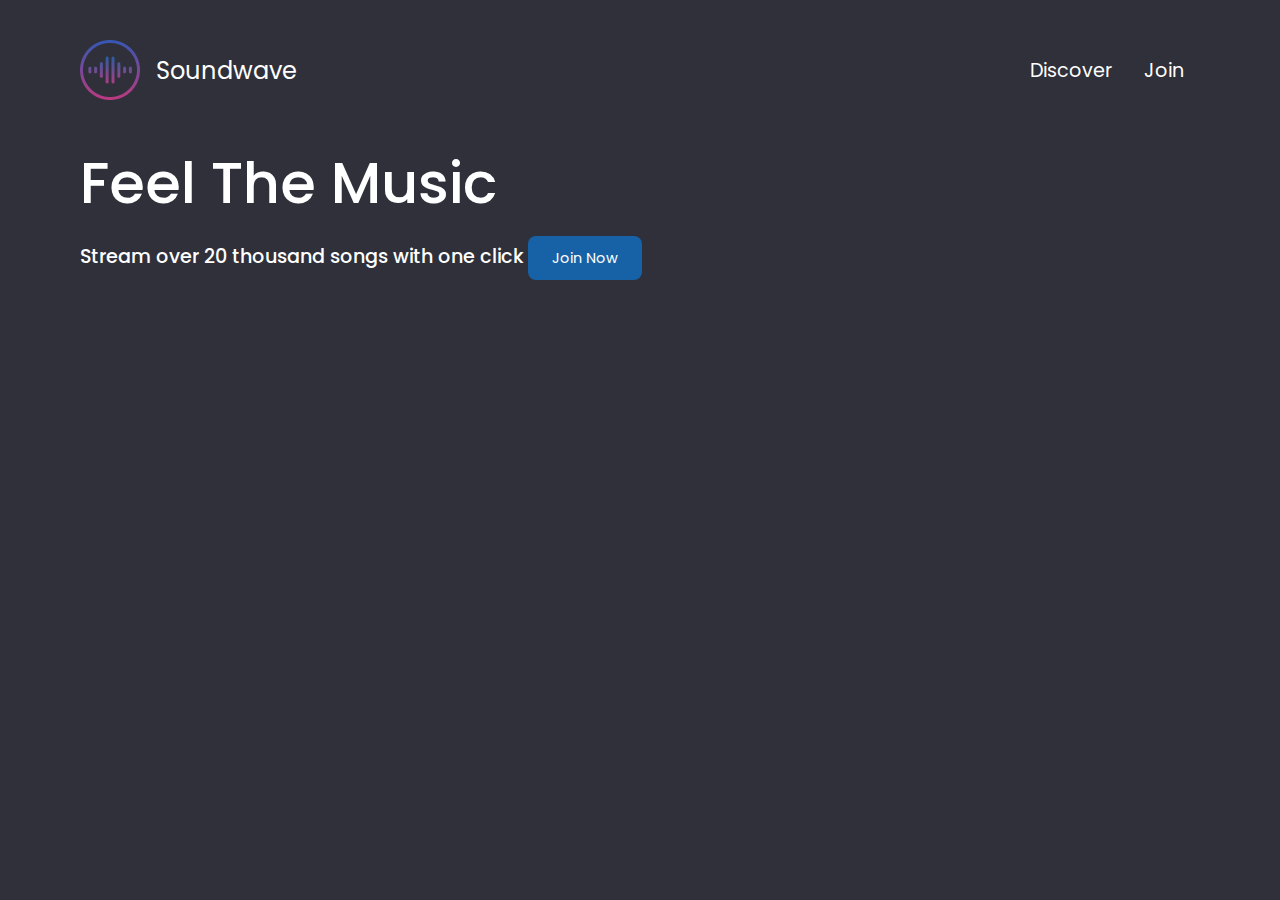
==== discover.html @ edd5ef11 "added html for discover page" ====
<!DOCTYPE html>
<html lang="en">
<head>
    <meta charset="UTF-8">
    <meta http-equiv="X-UA-Compatible" content="IE=edge">
    <meta name="viewport" content="width=device-width, initial-scale=1.0">
    <link href="styles.css" rel="stylesheet">
    <link href="discover.css" rel="stylesheet">
    <title>Discover</title>
</head>
<body class="container full-height-grow">
    <header class="main-header">
        <a href="/" class="brand-logo">
            <img src="images/logo.png">
            <div class="brand-logo-name">Soundwave</div>
        </a>
        <nav class="main-nav">
            <ul>
                <li><a href="discover.html">Discover</a></li>
                <li><a href="join.html">Join</a></li>
            </ul>
        </nav>
    </header>
    <section class="home-main-section">
        <div class="img-wrapper">
            <div class="lady-image"></div>
        </div>
        <div class="call-to-action">
            <h1 class="title">Feel The Music</h1>
            <span class="subtitle">Stream over 20 thousand songs with one click</span>
            <a href="join.html" class="btn">Join Now</a>
        </div>
    </section>
    <div class="home-page-circle-1"></div>
    <div class="home-page-circle-2"></div>
    <div class="home-page-circle-3"></div>
</body>
</html>
---- styles.css ----
@import url('https://fonts.googleapis.com/css?family=Poppins:400,500,700');

*,
*::before,
*::after {
  box-sizing: border-box;
}
body {
  padding: 0;
  margin: 0;
  background-color: #2f303a;
  font-family: Poppins, sans-serif;
  font-size: 1.2rem;
  color: white;
  min-height: 100vh;
}

.full-height-grow {
  display: flex;
  flex-direction: column;
}

.brand-logo {
  display: flex;
  align-items: center;
  font-size: 1.25em;
  color: inherit;
  text-decoration: none;
}
.brand-logo-name {
  margin-left: 1rem;
}

.main-nav ul {
  display: flex;
  margin: 0;
  padding: 0;
  list-style: none;
}

.main-nav a {
  color: inherit;
  text-decoration: none;
  padding: 1rem;
}

.main-nav a:hover {
  color: #adadad;
}

.main-header {
  display: flex;
  justify-content: space-between;
  align-items: center;
  height: 140px;
}

.container {
  max-width: 1200px;
  margin: 0 auto;
  padding: 0 40px;
  flex-grow: 1;
}

.title {
  font-weight: 500;
  font-size: 3em;
  margin-bottom: 1rem;
  margin-top: 0;
}

.subtitle {
  font-weight: 500;
  font-size: 1.2rem;
  margin-bottom: 2rem;
}

.btn {
  color: white;
  background-color: #1762a7;
  padding: 0.75rem 1.5rem;
  border-radius: 0.5rem;
  text-decoration: none;
  font-size: 0.9rem;
}
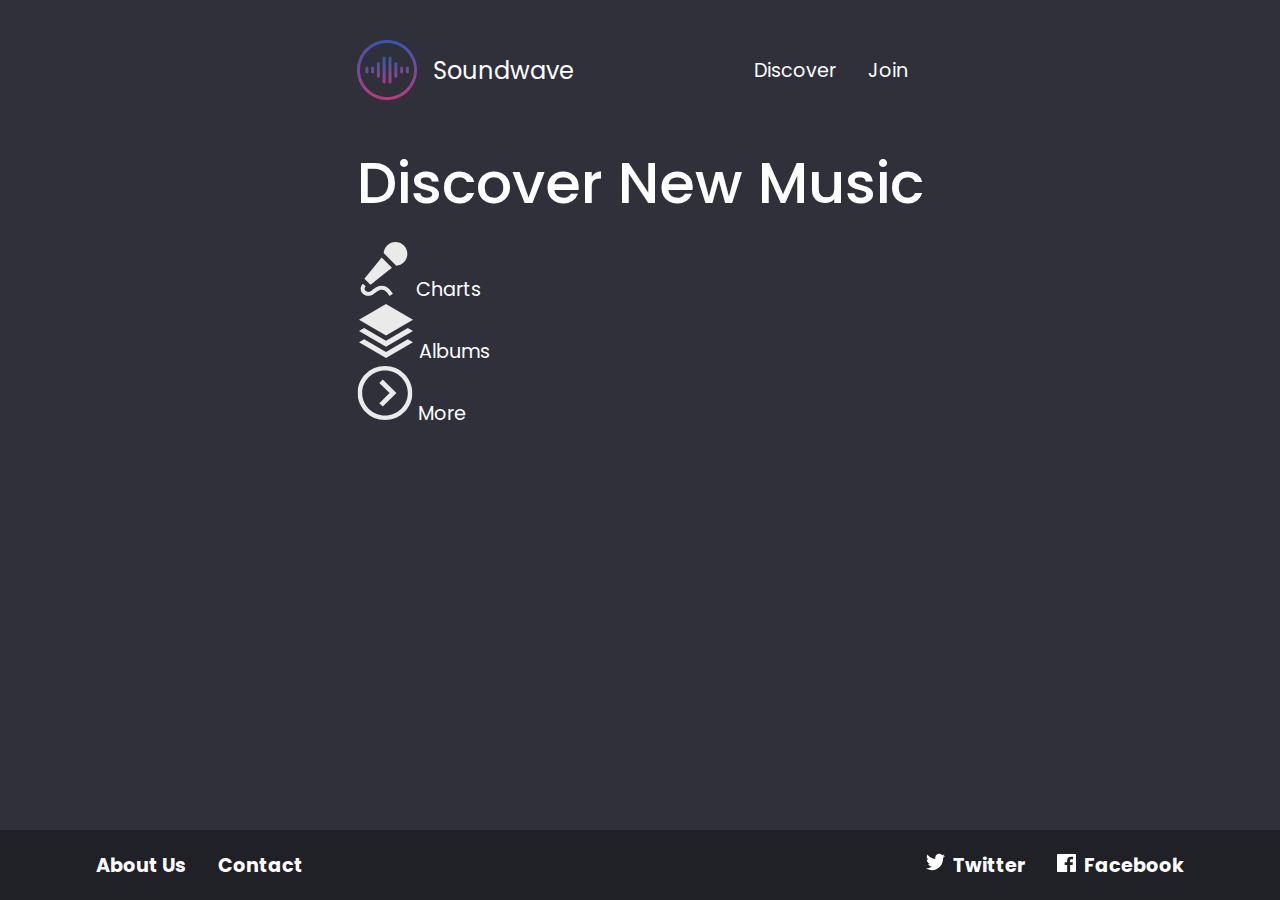
==== commit 2a770a41: "added section to discover more music and finished header and footer for the discover page" ====
--- a/discover.html
+++ b/discover.html
@@ -6,33 +6,69 @@
     <meta name="viewport" content="width=device-width, initial-scale=1.0">
     <link href="styles.css" rel="stylesheet">
     <link href="discover.css" rel="stylesheet">
-    <title>Discover</title>
+    <title>Soundwave-Discover</title>
 </head>
-<body class="container full-height-grow">
-    <header class="main-header">
-        <a href="/" class="brand-logo">
-            <img src="images/logo.png">
-            <div class="brand-logo-name">Soundwave</div>
-        </a>
-        <nav class="main-nav">
-            <ul>
-                <li><a href="discover.html">Discover</a></li>
-                <li><a href="join.html">Join</a></li>
-            </ul>
-        </nav>
-    </header>
-    <section class="home-main-section">
-        <div class="img-wrapper">
-            <div class="lady-image"></div>
+<body class="full-height-grow">
+    <div class="container">
+        <header class="main-header">
+            <a href="/" class="brand-logo">
+                <img src="images/logo.png">
+                <div class="brand-logo-name">Soundwave</div>
+            </a>
+            <nav class="main-nav">
+                <ul>
+                    <li><a href="discover.html">Discover</a></li>
+                    <li><a href="join.html">Join</a></li>
+                </ul>
+            </nav>
+        </header>
+        <section class="discover-main-section">
+            <div class="call-to-action">
+                <h1 class="title">Discover New Music</h1>
+                <div class="icon-section">
+                   <div class="icon">
+                       <img src="images/microphone.svg">
+                       Charts
+                   </div>
+                   <div class="icon">
+                    <img src="images/albums.svg">
+                    Albums
+                </div>
+                <div class="icon">
+                    <img src="images/more.svg">
+                    More
+                </div>
+                </div>
+            </div>
+            <div></div>
+        </section>
+    </div>
+    <footer class="main-footer">
+        <div class="container">
+            <nav class="footer-nav">
+                <ul>
+                    <li><a href="#">About Us</a></li>
+                    <li><a href="#">Contact</a></li>
+                </ul>
+            </nav>
+            <nav class="footer-nav">
+                <ul>
+                    <li>
+                        <a href="#" class="social-link">
+                            <img src="images/twitter.svg">
+                            Twitter
+                        </a>
+                    </li>
+                    <li>
+                        <a href="#" class="social-link">
+                            <img src="images/facebook.svg">
+                            Facebook
+                        </a>
+                    </li>
+                </ul>
+            </nav>
         </div>
-        <div class="call-to-action">
-            <h1 class="title">Feel The Music</h1>
-            <span class="subtitle">Stream over 20 thousand songs with one click</span>
-            <a href="join.html" class="btn">Join Now</a>
-        </div>
-    </section>
-    <div class="home-page-circle-1"></div>
-    <div class="home-page-circle-2"></div>
-    <div class="home-page-circle-3"></div>
+    </footer>
+    
 </body>
 </html>--- a/styles.css
+++ b/styles.css
@@ -31,28 +31,51 @@
   margin-left: 1rem;
 }
 
-.main-nav ul {
+.main-nav ul,
+.footer-nav ul {
   display: flex;
   margin: 0;
   padding: 0;
   list-style: none;
 }
 
-.main-nav a {
+.main-nav a,
+.footer-nav a {
   color: inherit;
   text-decoration: none;
   padding: 1rem;
 }
 
-.main-nav a:hover {
+.main-nav a:hover,
+.footer-nav a:hover {
   color: #adadad;
 }
 
-.main-header {
+.main-header,
+.main-footer {
   display: flex;
   justify-content: space-between;
   align-items: center;
+}
+
+.main-header {
   height: 140px;
+}
+
+.main-footer {
+  height: 70px;
+  background-color: #202027;
+  font-weight: bold;
+}
+
+.social-link img {
+  width: 1em;
+  margin-right: 0.25rem;
+}
+
+.main-footer .container {
+  display: flex;
+  justify-content: space-between;
 }
 
 .container {
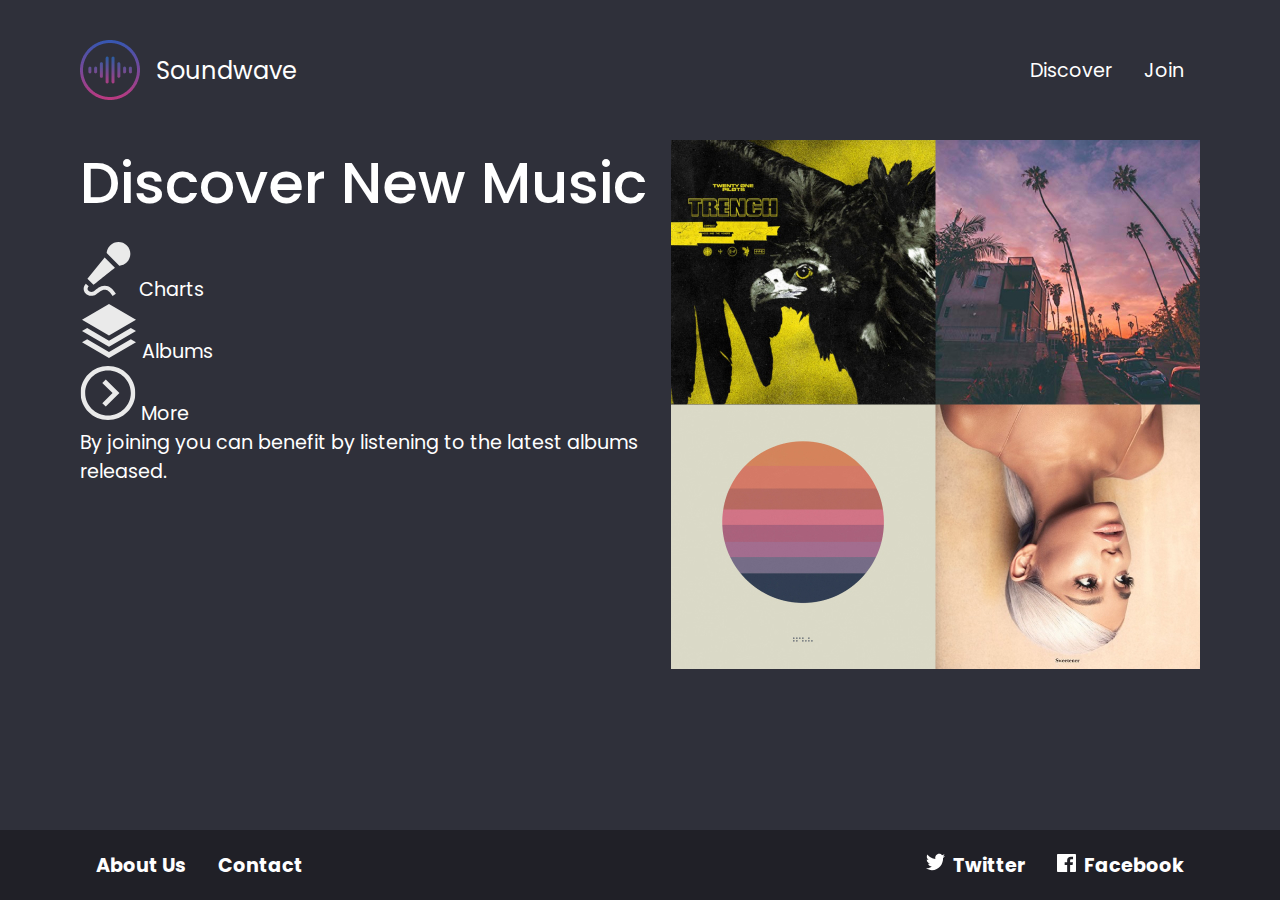
==== commit 9558eb4f: "added the styles page for the discover page and added images to html" ====
--- a/discover.html
+++ b/discover.html
@@ -26,21 +26,22 @@
             <div class="call-to-action">
                 <h1 class="title">Discover New Music</h1>
                 <div class="icon-section">
-                   <div class="icon">
-                       <img src="images/microphone.svg">
-                       Charts
-                   </div>
-                   <div class="icon">
-                    <img src="images/albums.svg">
-                    Albums
-                </div>
-                <div class="icon">
-                    <img src="images/more.svg">
-                    More
-                </div>
+                    <div class="icon">
+                        <img src="images/microphone.svg">
+                        Charts
+                    </div>
+                    <div class="icon">
+                        <img src="images/albums.svg">
+                        Albums
+                    </div>
+                    <div class="icon">
+                        <img src="images/more.svg">
+                        More
+                    </div>
+                    By joining you can benefit by listening to the latest albums released. 
                 </div>
             </div>
-            <div></div>
+            <img class="covers-image" src="images/covers.jpg">
         </section>
     </div>
     <footer class="main-footer">
--- a/discover.css
+++ b/discover.css
@@ -0,0 +1,6 @@
+.discover-main-section {
+  display: flex;
+  align-items: stretch;
+  justify-content: space-between;
+  flex-grow: 1;
+}
